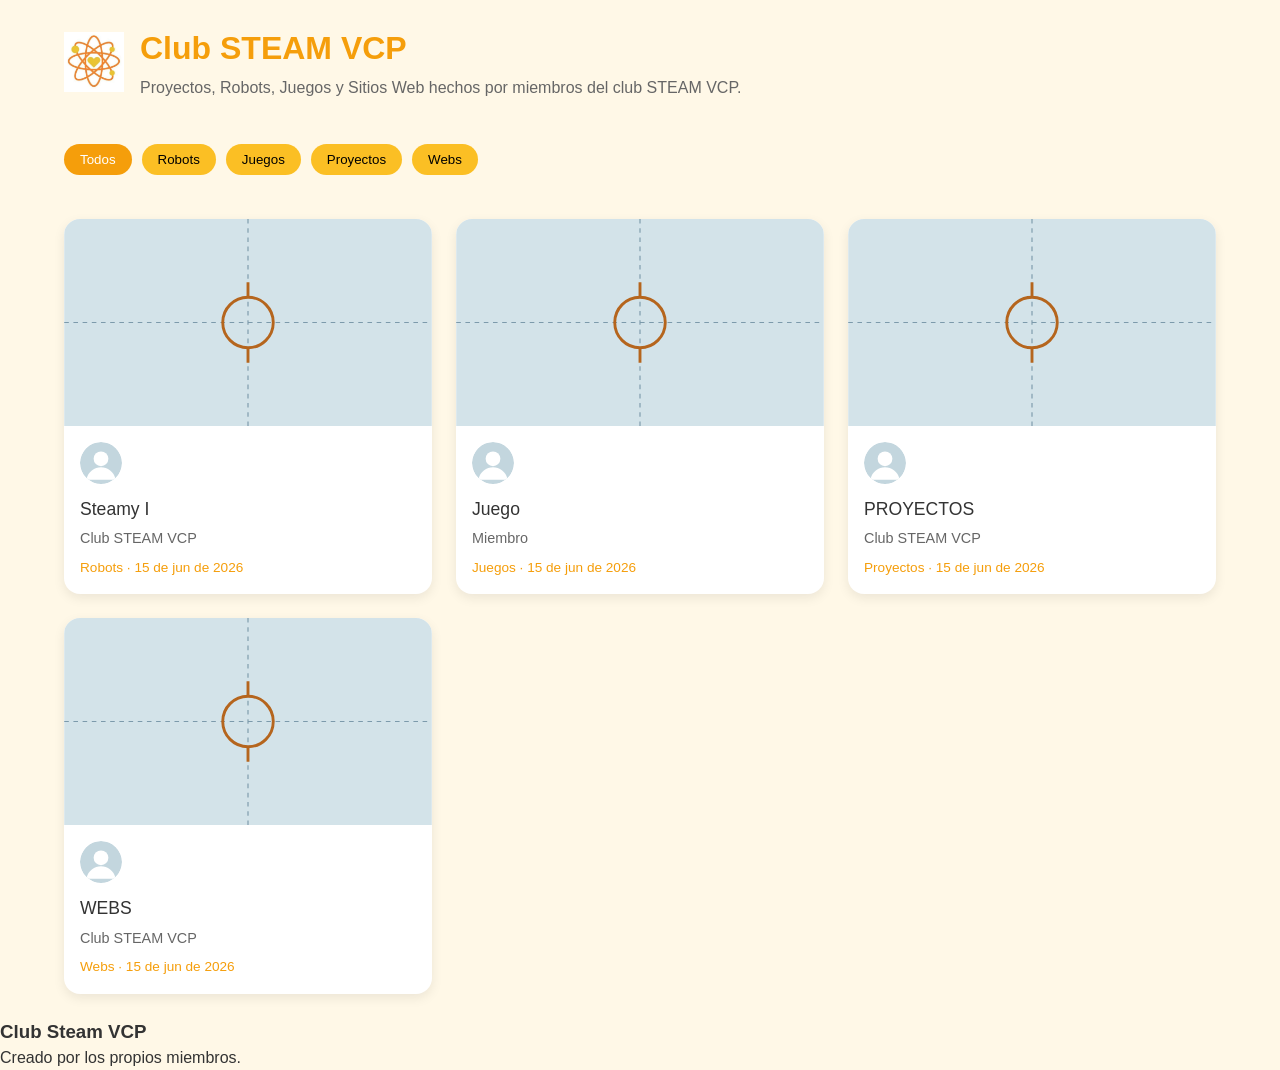
==== index.html @ 1df62dea "BASE LISTA" ====
<!DOCTYPE html>
<html lang="es">
<head>
    <meta charset="UTF-8">
    <meta name="viewport" content="width=device-width, initial-scale=1.0">
    <title>Club STEAM VCP - Proyectos</title>
    
    <meta name="description" content="Proyectos, Robots, Juegos y sitios web hechos por miembros del Club STEAM VCP.">
    <link rel="icon" type="image/jpeg" href="assets/base/logo.jpeg">

    <link rel="stylesheet" href="style.css">
</head>
<body>
    <header class="site-header">
        <div class="header-row">
            <img src="assets/base/logo.jpeg" alt="logo club" class="logo">
            <div class="header-text">
                <h1>Club STEAM VCP</h1>
                <p class="subtitle">Proyectos, Robots, Juegos y Sitios Web hechos por miembros del club STEAM VCP.</p>
            </div>
        </div>
        <div class="trace-line" aria-hidden="true">
            <span class="via"></span><span class="via"></span><span class="via"></span><span class="via"></span><span class="via"></span>
        </div>
    </header>

    <nav class="filters" id="filters" aria-label="Filtrar por categoría">
        <!--Botones de las categorías encontradas-->
    </nav>

    <main>
        <section id="feed" class="feed" aria-live="polite">
            <!--Tarjetas de los proyectos-->
        </section>

        <p id="empty-state" class="empty-state" hidden>
            Todavía no hay proyectos en esta categoría <br>
        </p>

        <p id="load-error" class="empty-state" hidden>
            No se pudo cargar el listado de proyectos <br>
        </p>
    </main>

    <footer>
        <h3>Club Steam VCP</h3>
        <p>Creado por los propios <a href="miembros/index.html">miembros</a>.</p>
    </footer>
    
    <script src="script.js" defer></script>
</body>
</html>
---- style.css ----
:root{
  --primary: #f59e0b;
  --secondary: #fbbf24;
  --background: #fff8e7;
  --surface: #ffffff;
  --text: #333;
  --text-light: #666;
  --border: #f3d38b;

  --radius: 16px;
  --shadow: 0 4px 12px rgba(0,0,0,.08);

  --max-width: 1200px;

  --font: "Inter", sans-serif;
}

*{
  margin:0;
  padding:0;
  box-sizing:border-box;
}

html{
  scroll-behavior:smooth;
}

body{
  font-family:var(--font);
  background:var(--background);
  color:var(--text);
  line-height:1.5;
}

img{
  max-width:100%;
  display:block;
}

a{
  color:inherit;
  text-decoration:none;
}

/*layout*/

.site-header,
main,
.site-footer{
  max-width:var(--max-width);
  margin:auto;
  padding:24px;
}

/*header*/

.header-row{
  display:flex;
  align-items:center;
  gap:16px;
}

.logo{
  width:60px;
}

.header-text h1{
  font-size:2rem;
  color:var(--primary);
}

.subtitle{
  color:var(--text-light);
  margin-top:4px;
}

/*filtros*/

.filters{
  display:flex;
  flex-wrap:wrap;
  gap:10px;
  margin:20px auto;
  max-width:var(--max-width);
  padding:0 24px;
}

.pin{
  padding:8px 16px;
  border:none;
  border-radius:999px;
  background:var(--secondary);
  cursor:pointer;
  transition:.2s;
}

.pin:hover{
  background:var(--primary);
  color:white;
}

.pin[aria-pressed="true"]{
  background:var(--primary);
  color:white;
}

/*feed y tarjetas*/

.feed{
  display:grid;
  grid-template-columns:repeat(auto-fit,minmax(280px,1fr));
  gap:24px;
}

.card{
  background:var(--surface);
  border-radius:var(--radius);
  overflow:hidden;
  box-shadow:var(--shadow);
  transition:.2s;
}

.card:hover{
  transform:translateY(-4px);
}

.thumb-wrap{
  aspect-ratio:16/9;
  overflow:hidden;
}

.thumb-wrap img{
  width:100%;
  height:100%;
  object-fit:cover;
}

.card-body{
  padding:16px;
}

.avatar{
  width:42px;
  height:42px;
  border-radius:50%;
  margin-bottom:12px;
}

.card-title{
  font-size:1.1rem;
  margin-bottom:6px;
}

.card-author{
  color:var(--text-light);
  font-size:.9rem;
}

.card-tags{
  margin-top:8px;
  color:var(--primary);
  font-size:.85rem;
}

/*vacio*/

.empty-state{
  text-align:center;
  padding:60px 20px;
  border-radius:var(--radius);
  background:white;
  box-shadow:var(--shadow);
}

/*Footer*/

.site-footer{
  margin-top:40px;
  color:var(--text-light);
}

.site-footer h3{
  color:var(--primary);
  margin-bottom:8px;
}


/*RESPONSIVE*/

@media(max-width:600px){

.header-row{
    flex-direction:column;
    text-align:center;
}

.filters{
    justify-content:center;
}

}
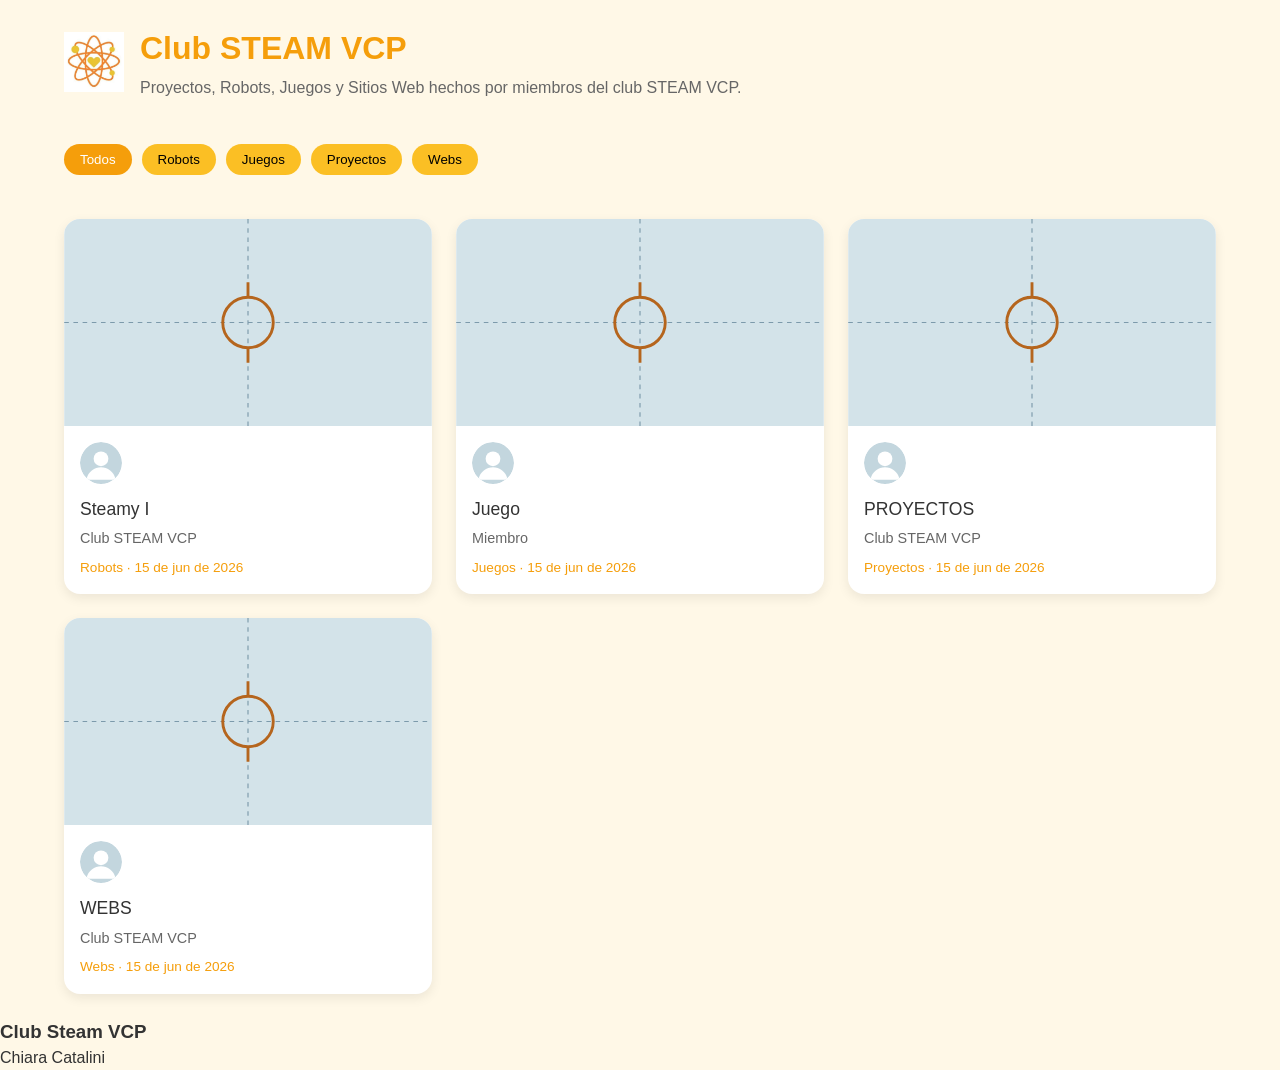
==== commit ae58fea4: "Update index.html" ====
--- a/index.html
+++ b/index.html
@@ -44,9 +44,9 @@
 
     <footer>
         <h3>Club Steam VCP</h3>
-        <p>Creado por los propios <a href="miembros/index.html">miembros</a>.</p>
+        <a href="https://kiki2010.github.io/">Chiara Catalini</a>
     </footer>
-    
+
     <script src="script.js" defer></script>
 </body>
 </html>
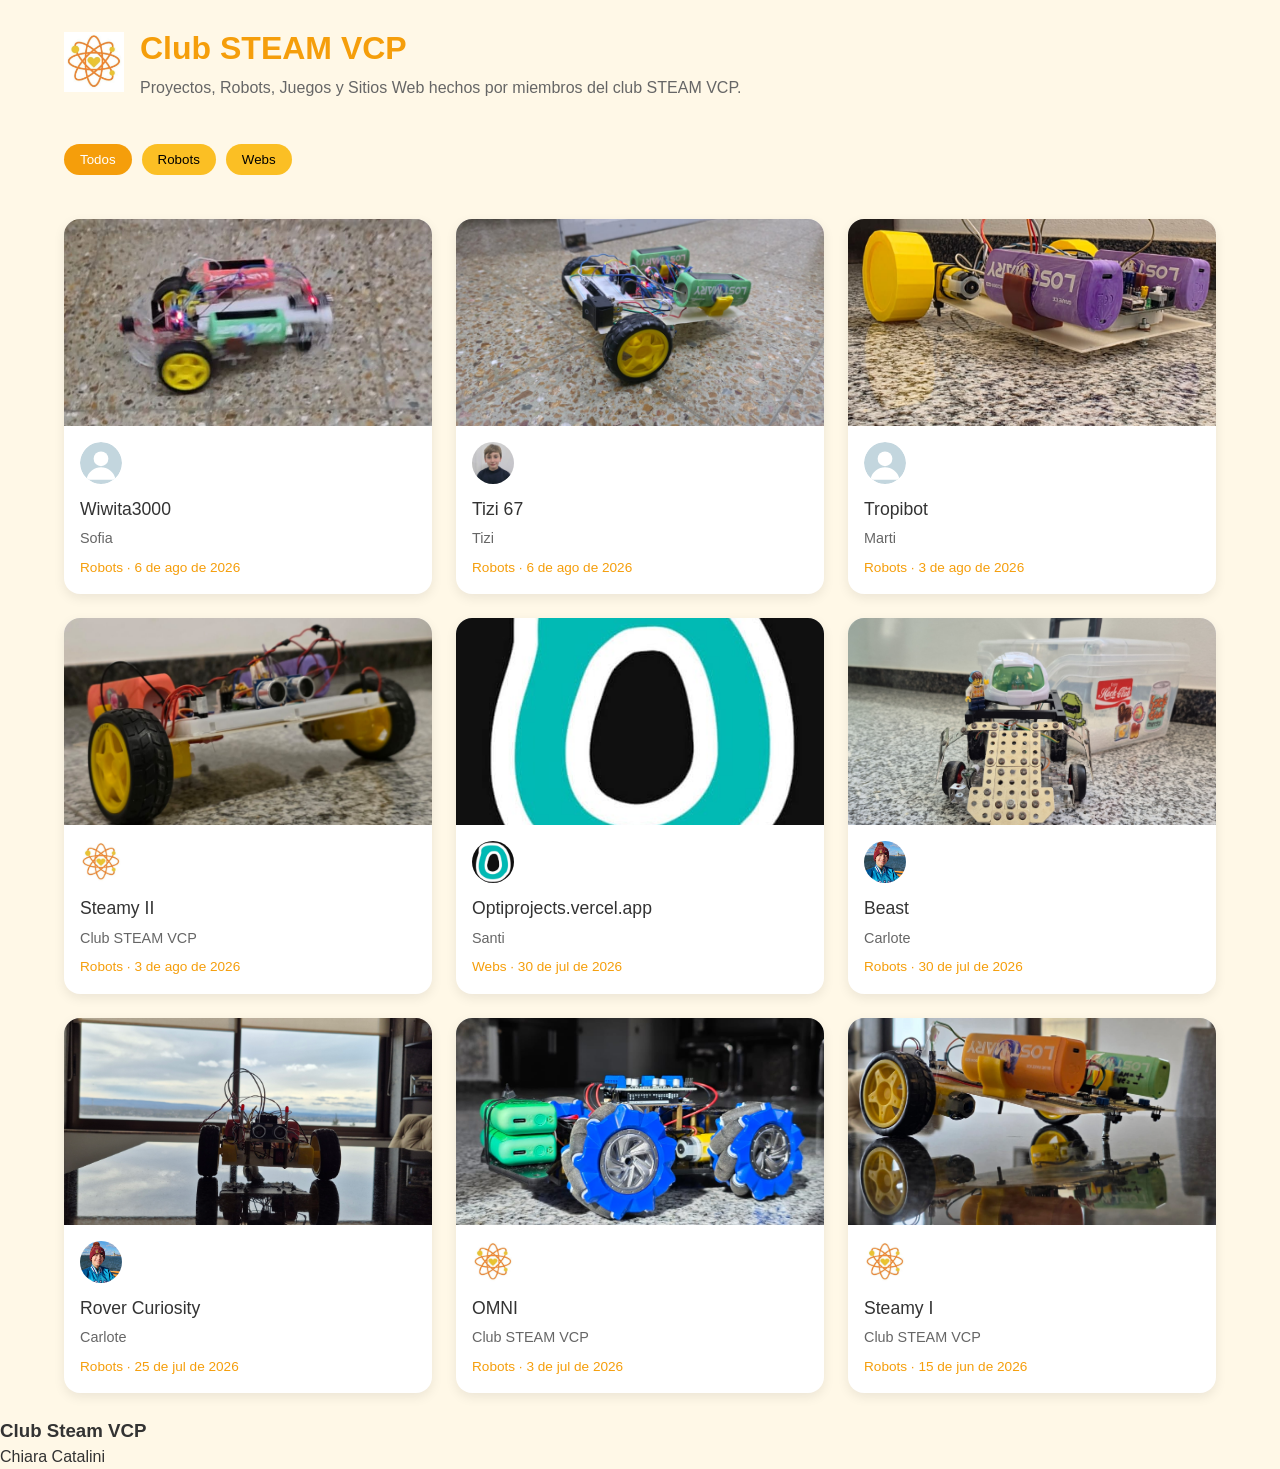
==== commit 67603a60: "Update index.html" ====
--- a/index.html
+++ b/index.html
@@ -49,4 +49,6 @@
 
     <script src="script.js" defer></script>
 </body>
-</html>+</html>
+
+<!--Comentarios-->
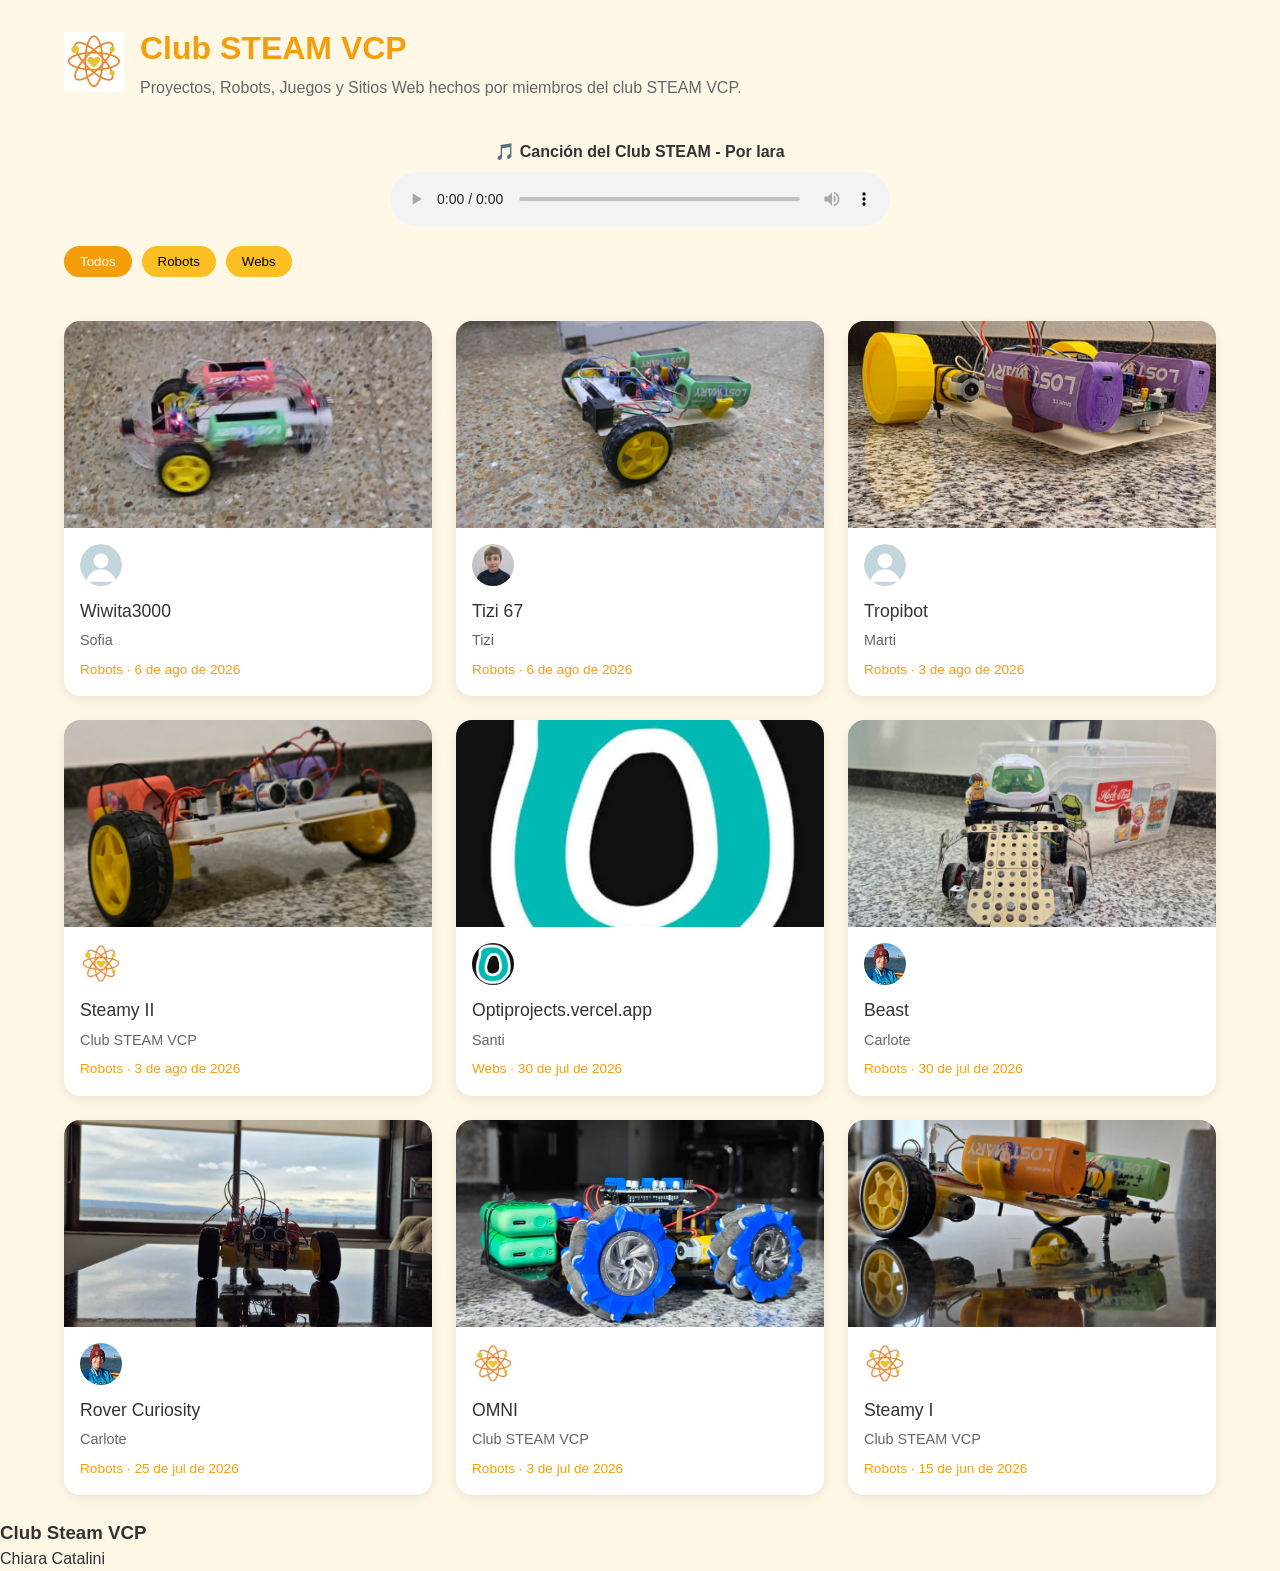
==== commit 6b48774f: "listo" ====
--- a/index.html
+++ b/index.html
@@ -23,6 +23,11 @@
             <span class="via"></span><span class="via"></span><span class="via"></span><span class="via"></span><span class="via"></span>
         </div>
     </header>
+
+    <div class="player-container">
+        <p class="song-title">🎵 Canción del Club STEAM - Por Iara</p>
+        <audio controls src="cancionclub.mp3"></audio>
+    </div>
 
     <nav class="filters" id="filters" aria-label="Filtrar por categoría">
         <!--Botones de las categorías encontradas-->
--- a/style.css
+++ b/style.css
@@ -198,4 +198,22 @@
     justify-content:center;
 }
 
+}
+
+.player-container {
+    display: flex;
+    flex-direction: column;
+    align-items: center;
+    margin: 1rem 0;
+}
+
+.song-title {
+    font-weight: 600;
+    margin-bottom: 0.5rem;
+    color: #333; /* ajustalo a tu paleta */
+}
+
+.player-container audio {
+    width: 100%;
+    max-width: 500px;
 }
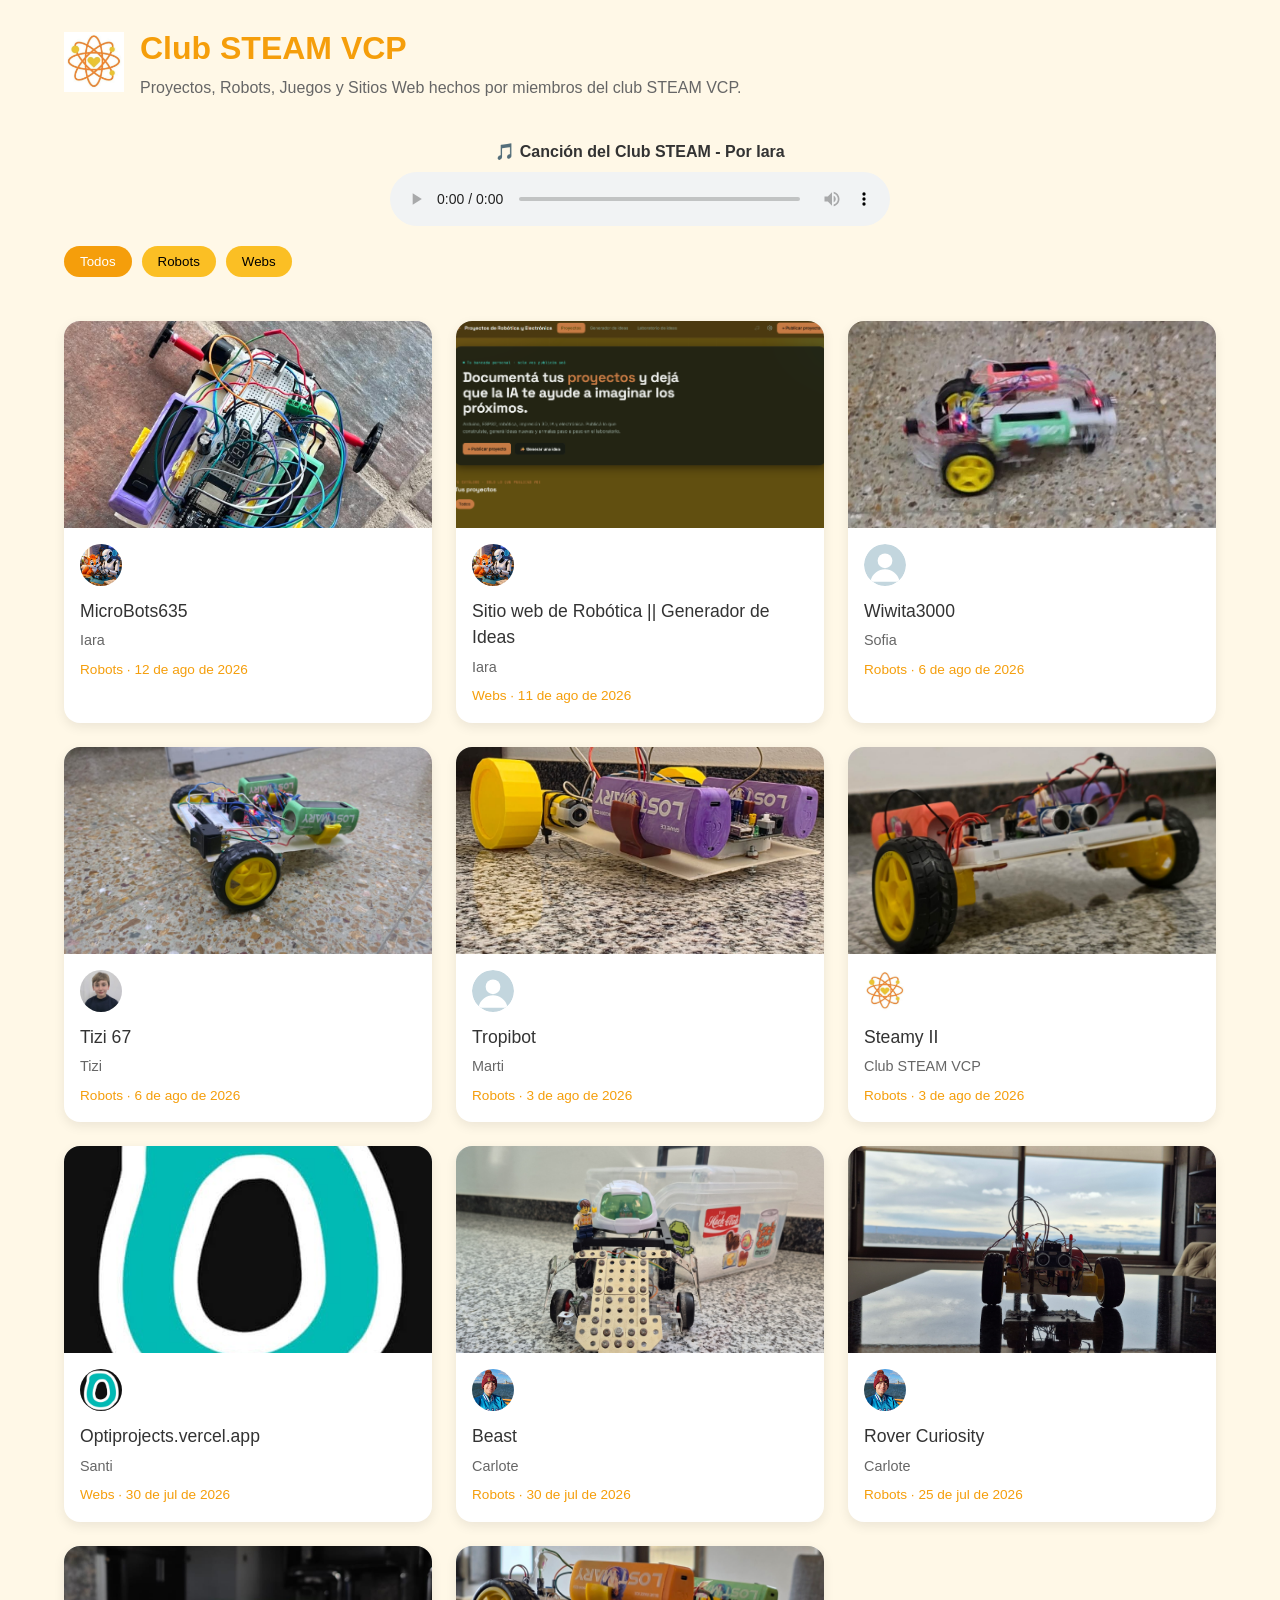
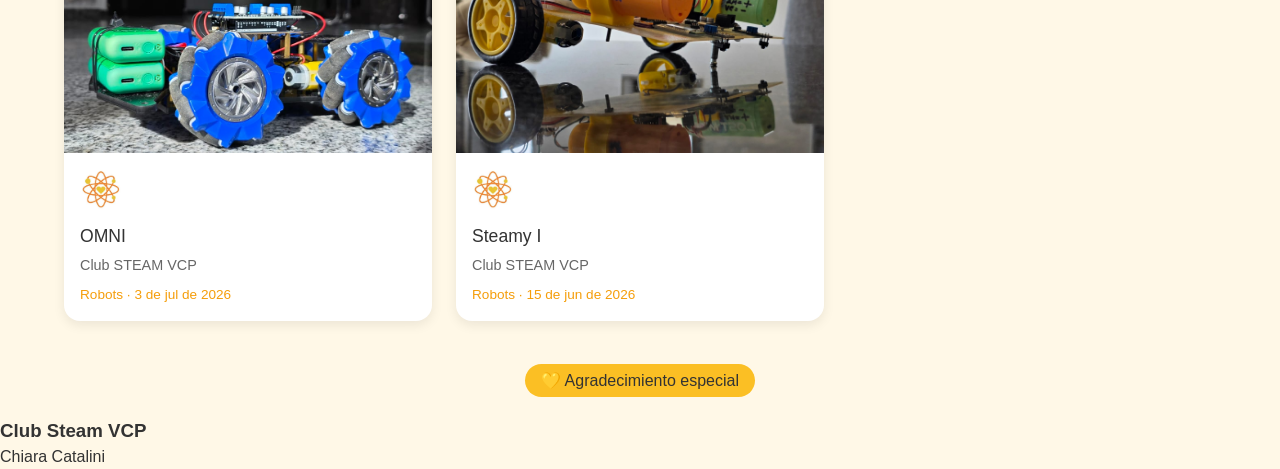
==== commit 18c0e0c3: "listo" ====
--- a/index.html
+++ b/index.html
@@ -47,6 +47,10 @@
         </p>
     </main>
 
+    <section class="thanks-section">
+        <a href="easter/gracias-carlo (3).html" class="pin">💛 Agradecimiento especial</a>
+    </section>
+
     <footer>
         <h3>Club Steam VCP</h3>
         <a href="https://kiki2010.github.io/">Chiara Catalini</a>
--- a/style.css
+++ b/style.css
@@ -216,4 +216,11 @@
 .player-container audio {
     width: 100%;
     max-width: 500px;
+}
+
+.thanks-section{
+  max-width:var(--max-width);
+  margin:24px auto;
+  padding:0 24px;
+  text-align:center;
 }
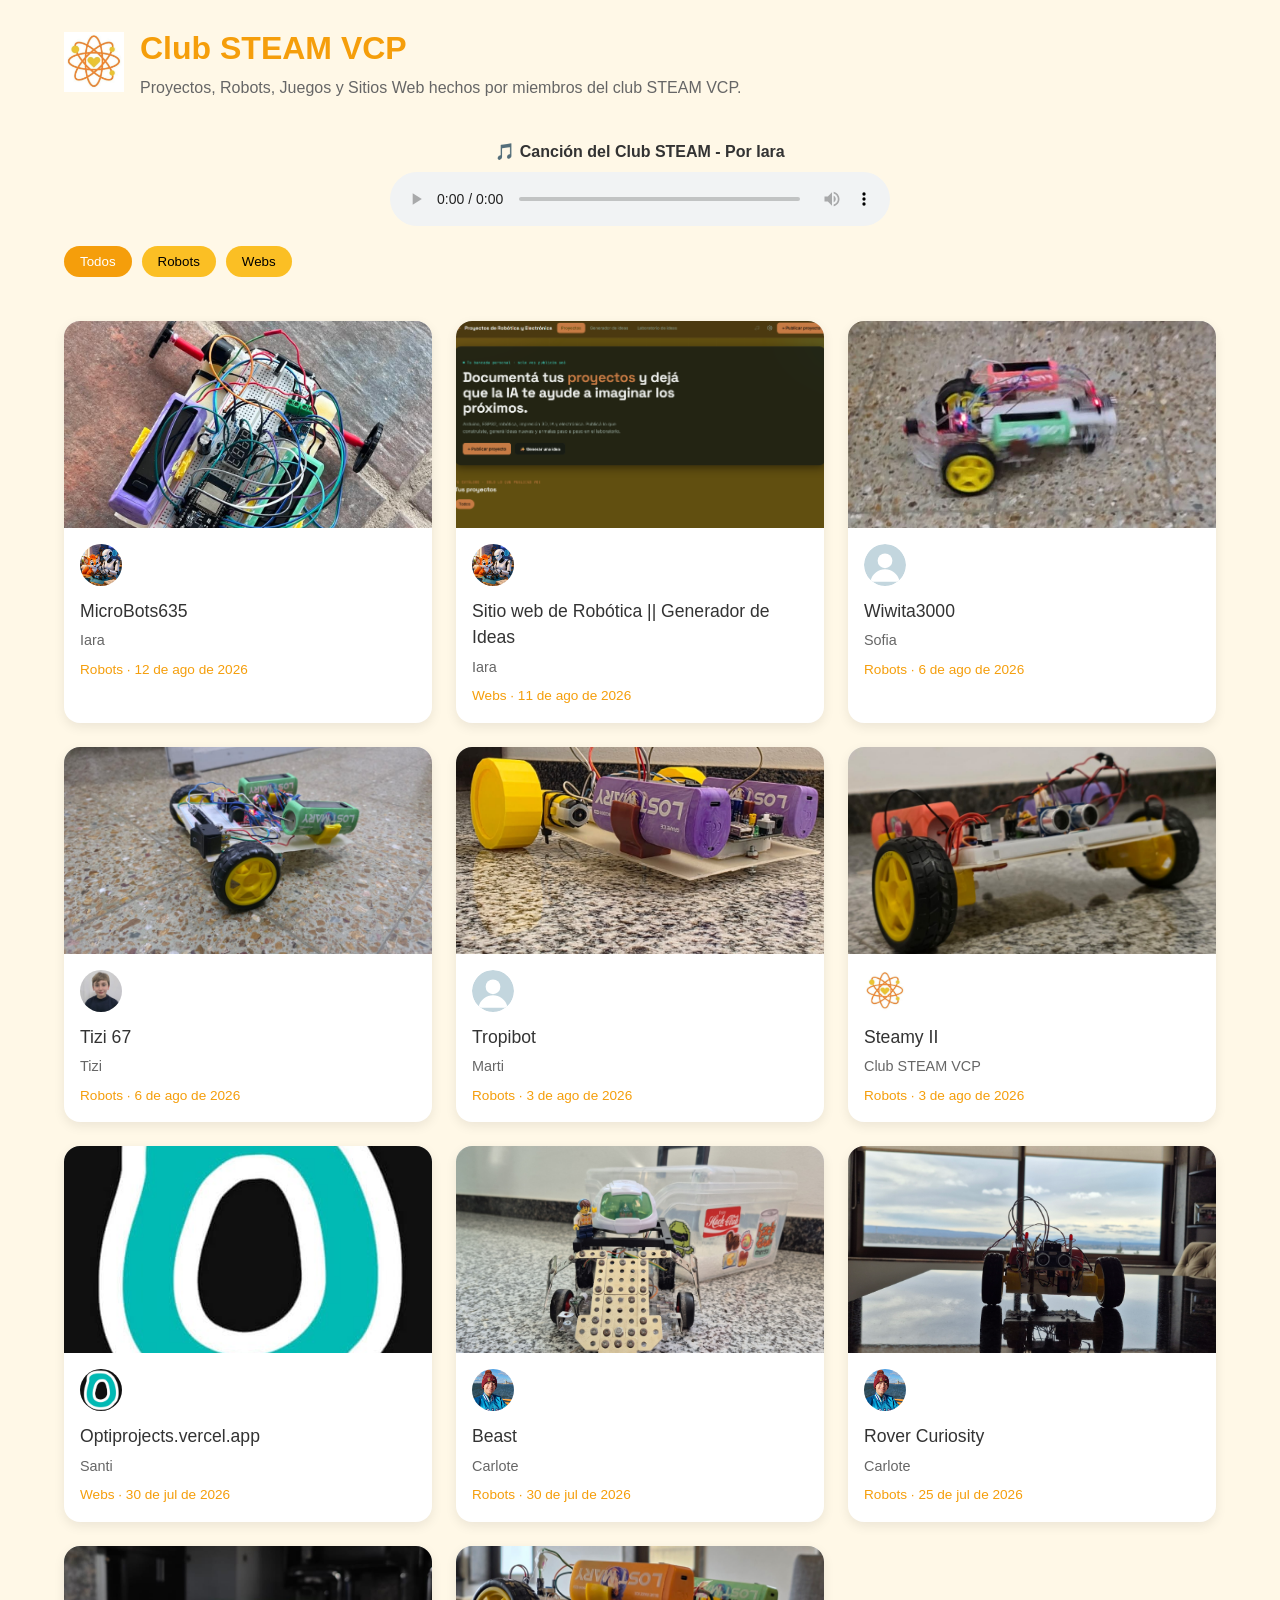
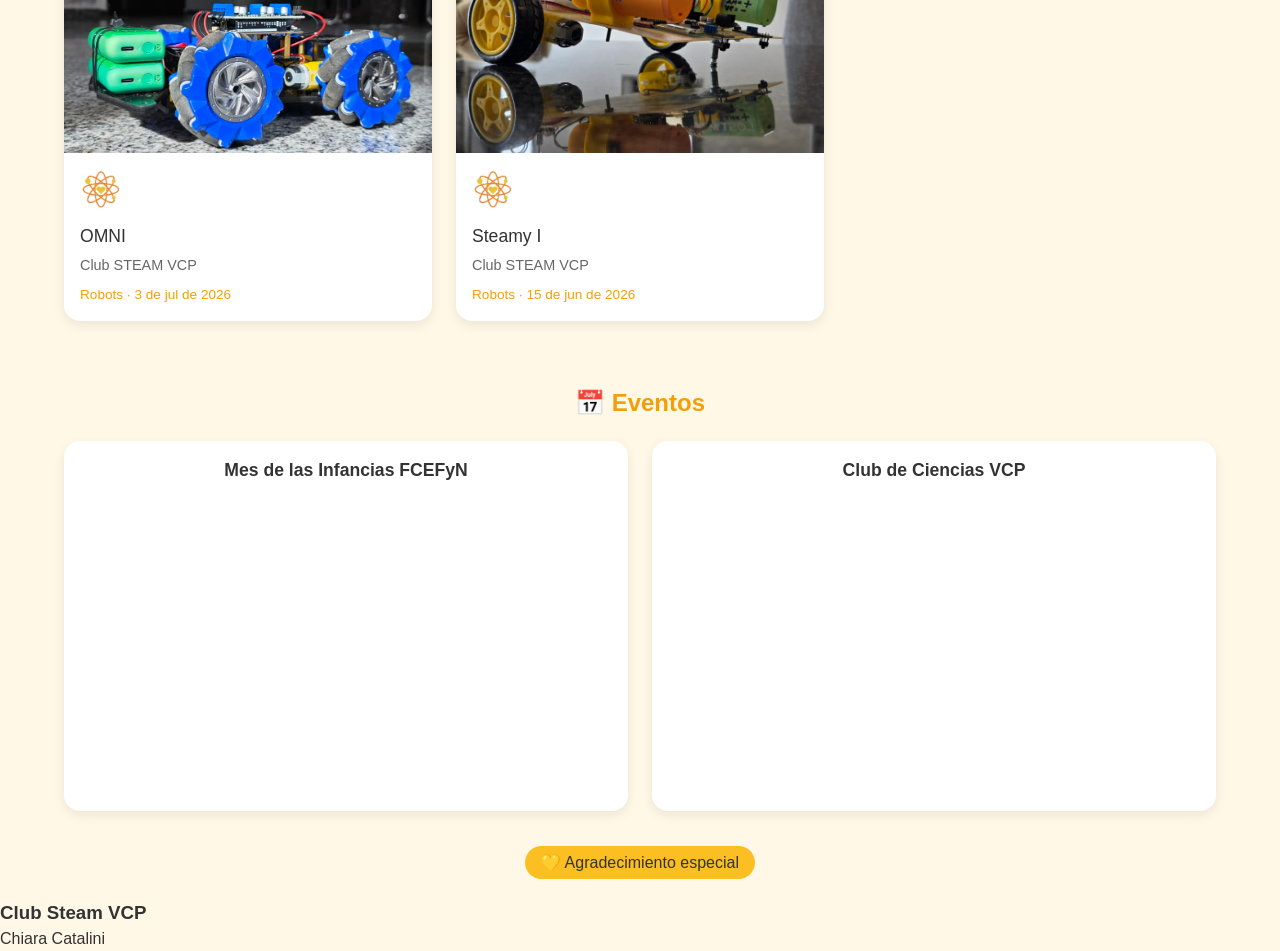
==== commit 51942857: "listo" ====
--- a/index.html
+++ b/index.html
@@ -47,6 +47,35 @@
         </p>
     </main>
 
+    <section id="eventos" class="events-section">
+        <h2 class="section-title">📅 Eventos</h2>
+        <div class="events-grid">
+            <div class="event-card">
+                <h3>Mes de las Infancias FCEFyN</h3>
+                <div class="video-wrap">
+                    <iframe 
+                        src="https://www.youtube.com/embed/videoseries?list=PLRdbwTyZDYyg" 
+                        title="Mes de las Infancias FCEFyN || Club Steam"
+                        loading="lazy"
+                        allowfullscreen>
+                    </iframe>
+                </div>
+            </div>
+
+            <div class="event-card">
+                <h3>Club de Ciencias VCP</h3>
+                <div class="video-wrap">
+                    <iframe 
+                        src="https://www.youtube.com/embed/videoseries?list=PL7ie2Y_RCl3XjujDNV5MitZcSIShEQvcp" 
+                        title="Club de Ciencias VCP"
+                        loading="lazy"
+                        allowfullscreen>
+                    </iframe>
+                </div>
+            </div>
+        </div>
+    </section>
+
     <section class="thanks-section">
         <a href="easter/gracias-carlo (3).html" class="pin">💛 Agradecimiento especial</a>
     </section>
--- a/style.css
+++ b/style.css
@@ -223,4 +223,58 @@
   margin:24px auto;
   padding:0 24px;
   text-align:center;
+}
+
+/*eventos*/
+
+.events-section{
+  max-width:var(--max-width);
+  margin:40px auto;
+  padding:0 24px;
+}
+
+.section-title{
+  font-size:1.5rem;
+  color:var(--primary);
+  margin-bottom:20px;
+  text-align:center;
+}
+
+.events-grid{
+  display:grid;
+  grid-template-columns:repeat(auto-fit,minmax(320px,1fr));
+  gap:24px;
+}
+
+.event-card{
+  background:var(--surface);
+  border-radius:var(--radius);
+  overflow:hidden;
+  box-shadow:var(--shadow);
+  padding:16px;
+  transition:.2s;
+}
+
+.event-card:hover{
+  transform:translateY(-4px);
+}
+
+.event-card h3{
+  font-size:1.1rem;
+  margin-bottom:12px;
+  color:var(--text);
+  text-align:center;
+}
+
+.video-wrap{
+  position:relative;
+  aspect-ratio:16/9;
+  border-radius:12px;
+  overflow:hidden;
+}
+
+.video-wrap iframe{
+  width:100%;
+  height:100%;
+  border:0;
 }
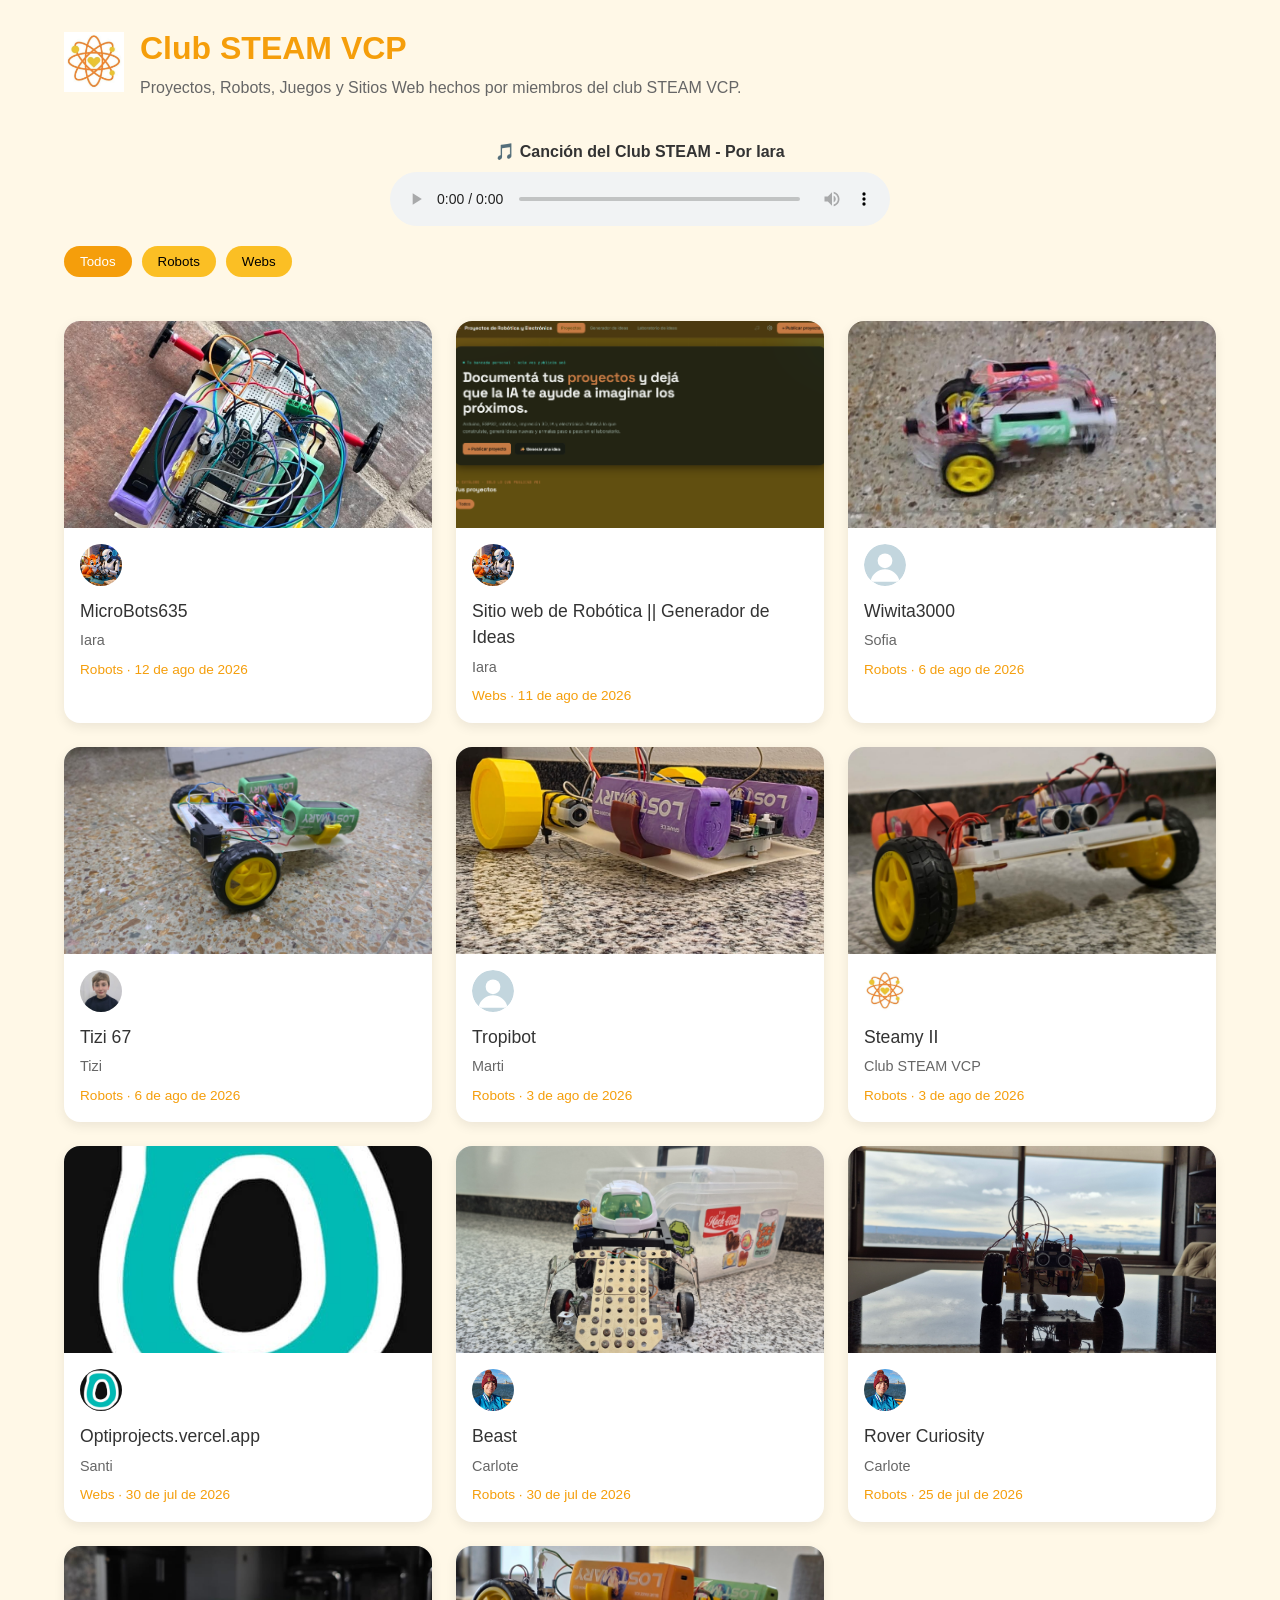
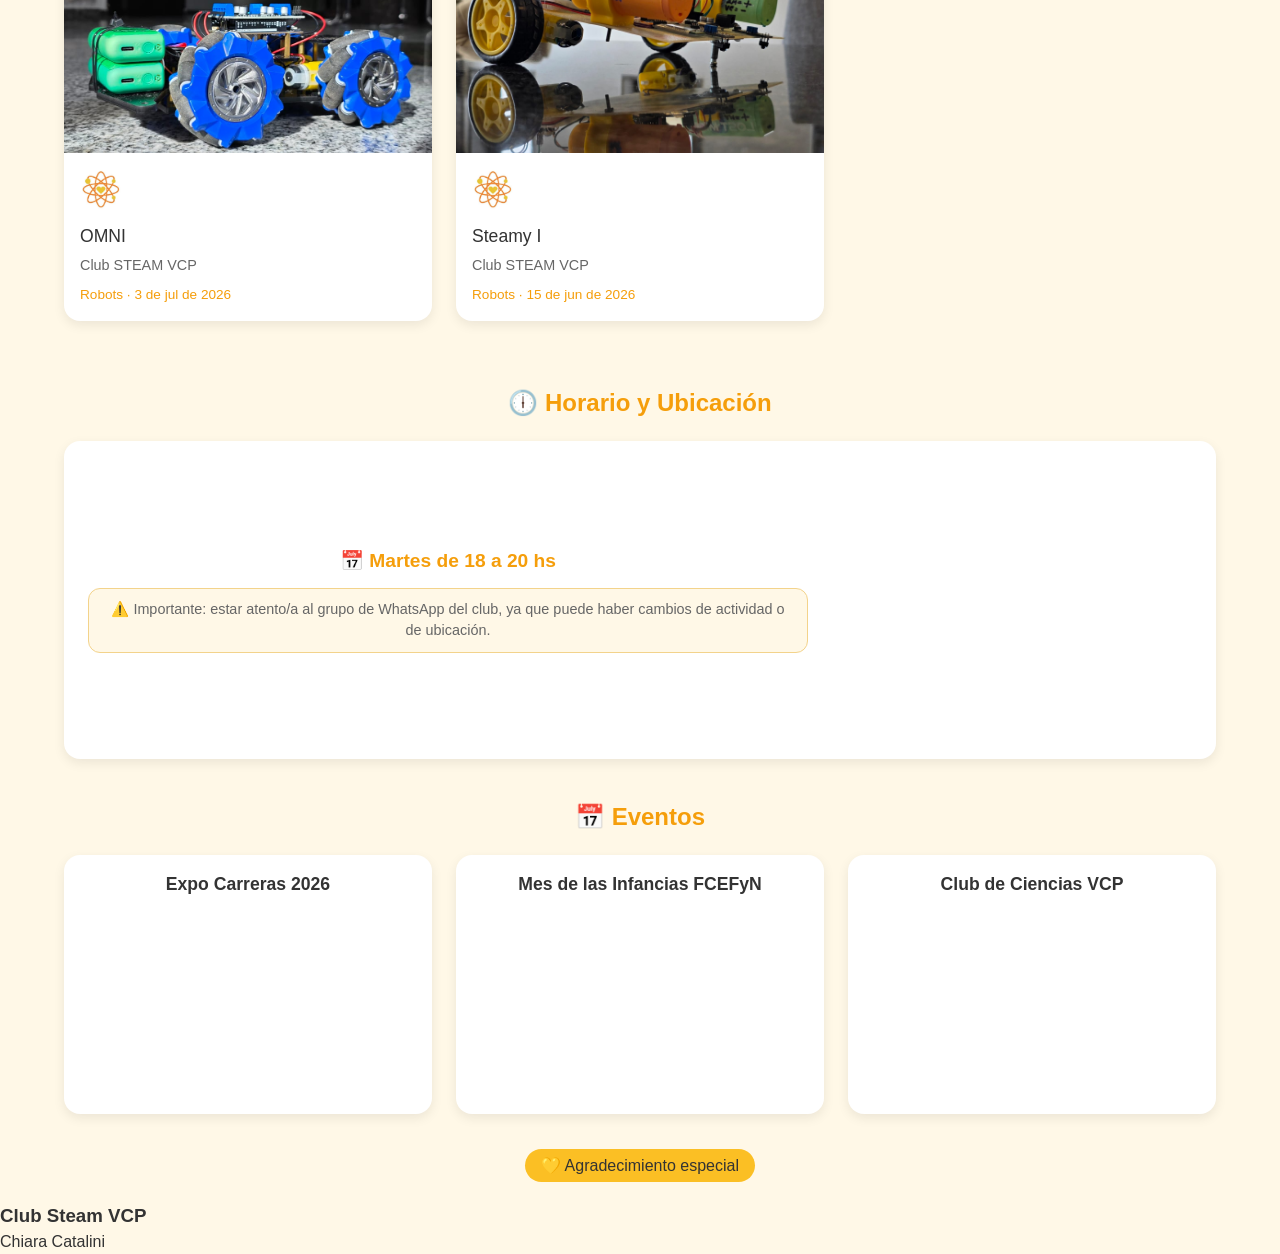
==== commit 36915590: "listo" ====
--- a/index.html
+++ b/index.html
@@ -47,9 +47,38 @@
         </p>
     </main>
 
+    <section id="horario" class="schedule-section">
+        <h2 class="section-title">🕕 Horario y Ubicación</h2>
+        <div class="schedule-card">
+            <div class="schedule-info">
+                <p class="schedule-day">📅 <strong>Martes de 18 a 20 hs</strong></p>
+                <p class="whatsapp-note">⚠️ Importante: estar atento/a al grupo de WhatsApp del club, ya que puede haber cambios de actividad o de ubicación.</p>
+            </div>
+            <div class="video-wrap map-wrap">
+                <iframe
+                    src="https://www.google.com/maps?q=-31.4203371,-64.4945909&output=embed"
+                    title="Ubicación del Club STEAM VCP"
+                    loading="lazy">
+                </iframe>
+            </div>
+        </div>
+    </section>
+
     <section id="eventos" class="events-section">
         <h2 class="section-title">📅 Eventos</h2>
         <div class="events-grid">
+            <div class="event-card">
+                <h3>Expo Carreras 2026</h3>
+                <div class="video-wrap">
+                    <iframe 
+                        src="https://www.youtube.com/embed/videoseries?list=PLBOLZHS5dX2Q" 
+                        title="Expo Carreras 2026"
+                        loading="lazy"
+                        allowfullscreen>
+                    </iframe>
+                </div>
+            </div>
+            
             <div class="event-card">
                 <h3>Mes de las Infancias FCEFyN</h3>
                 <div class="video-wrap">
--- a/style.css
+++ b/style.css
@@ -277,4 +277,64 @@
   width:100%;
   height:100%;
   border:0;
+}
+
+/*horario y ubicación*/
+
+.schedule-section{
+  max-width:var(--max-width);
+  margin:40px auto;
+  padding:0 24px;
+}
+
+.schedule-card{
+  background:var(--surface);
+  border-radius:var(--radius);
+  box-shadow:var(--shadow);
+  padding:24px;
+  display:flex;
+  flex-wrap:wrap;
+  align-items:center;
+  justify-content:center;
+  gap:24px;
+  transition:.2s;
+}
+
+.schedule-card:hover{
+  transform:translateY(-4px);
+}
+
+.schedule-info{
+  flex:1 1 240px;
+  text-align:center;
+}
+
+.schedule-day{
+  font-size:1.2rem;
+  color:var(--primary);
+  margin-bottom:12px;
+}
+
+.whatsapp-note{
+  font-size:.9rem;
+  color:var(--text-light);
+  background:var(--background);
+  border:1px solid var(--border);
+  border-radius:12px;
+  padding:10px 14px;
+}
+
+.map-wrap{
+  flex:1 1 280px;
+  max-width:360px;
+  aspect-ratio:4/3;
+  border-radius:12px;
+  overflow:hidden;
+  margin:0 auto;
+}
+
+.map-wrap iframe{
+  width:100%;
+  height:100%;
+  border:0;
 }
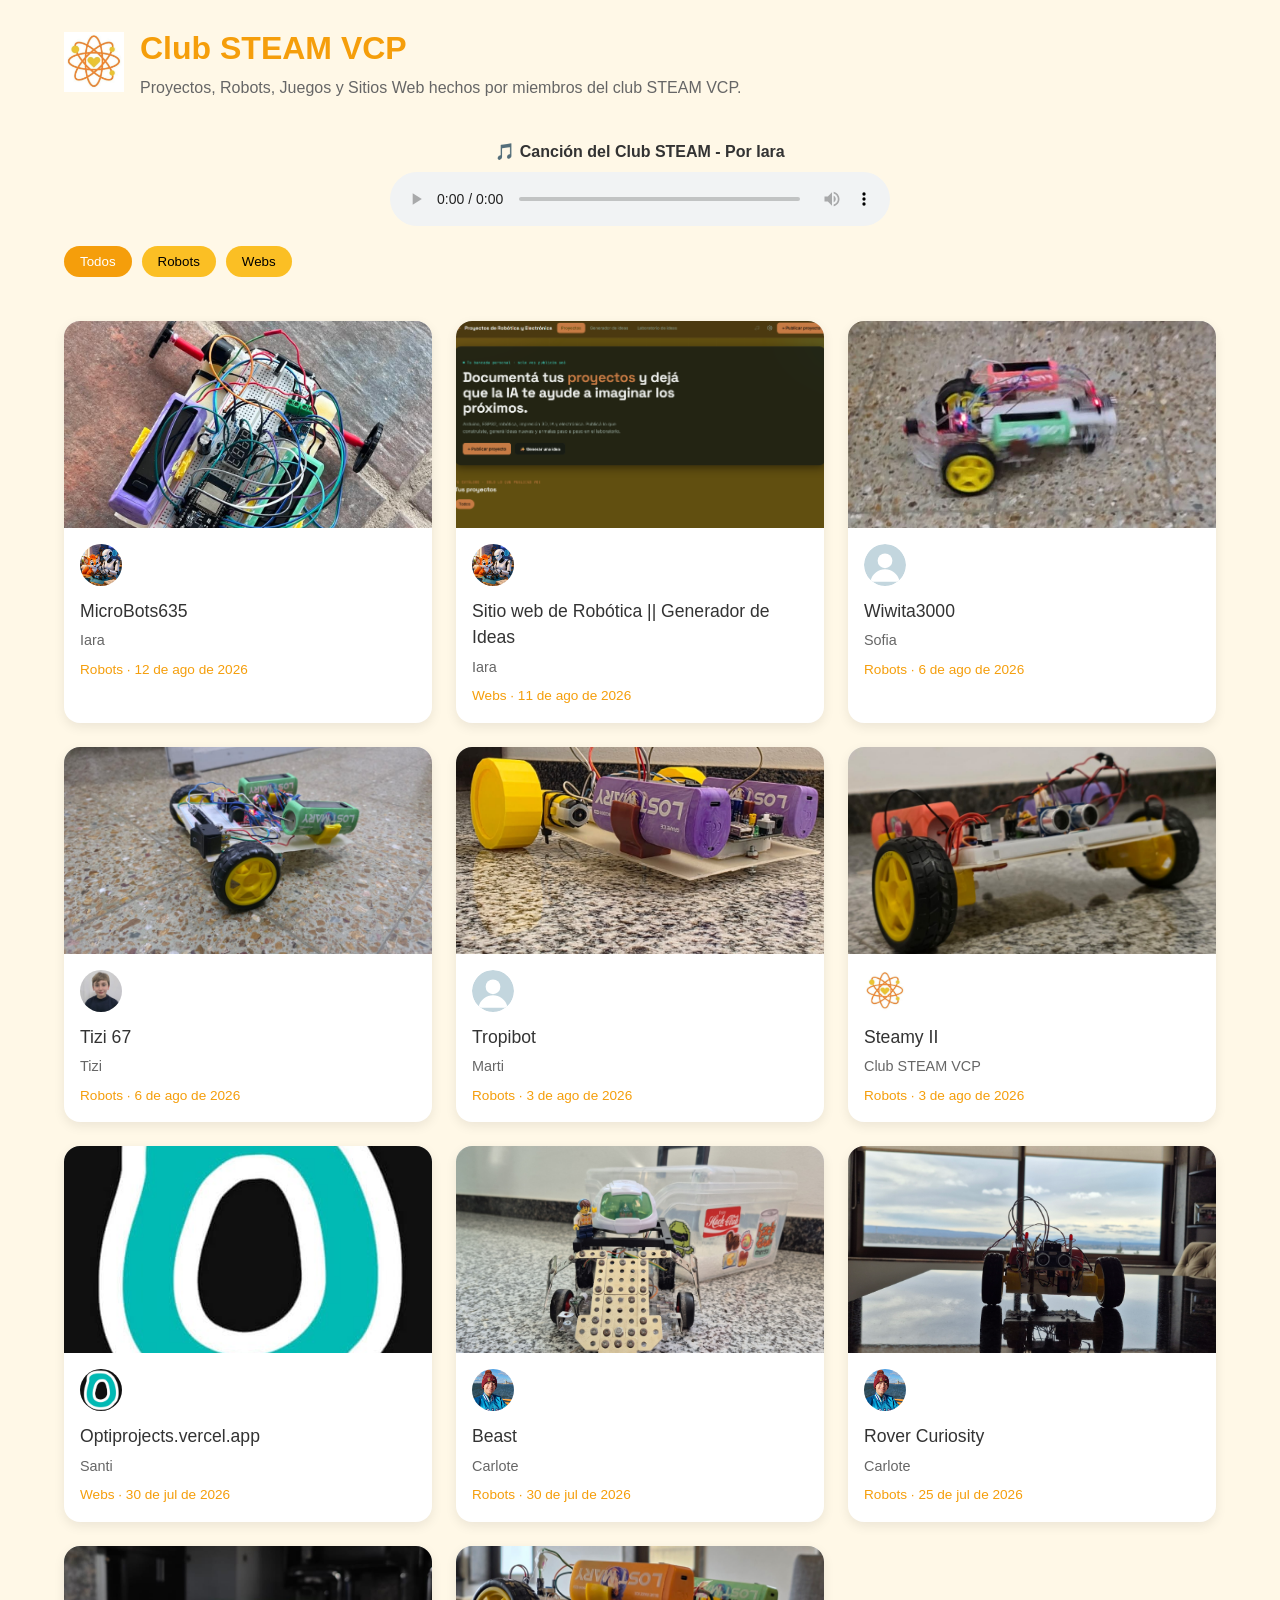
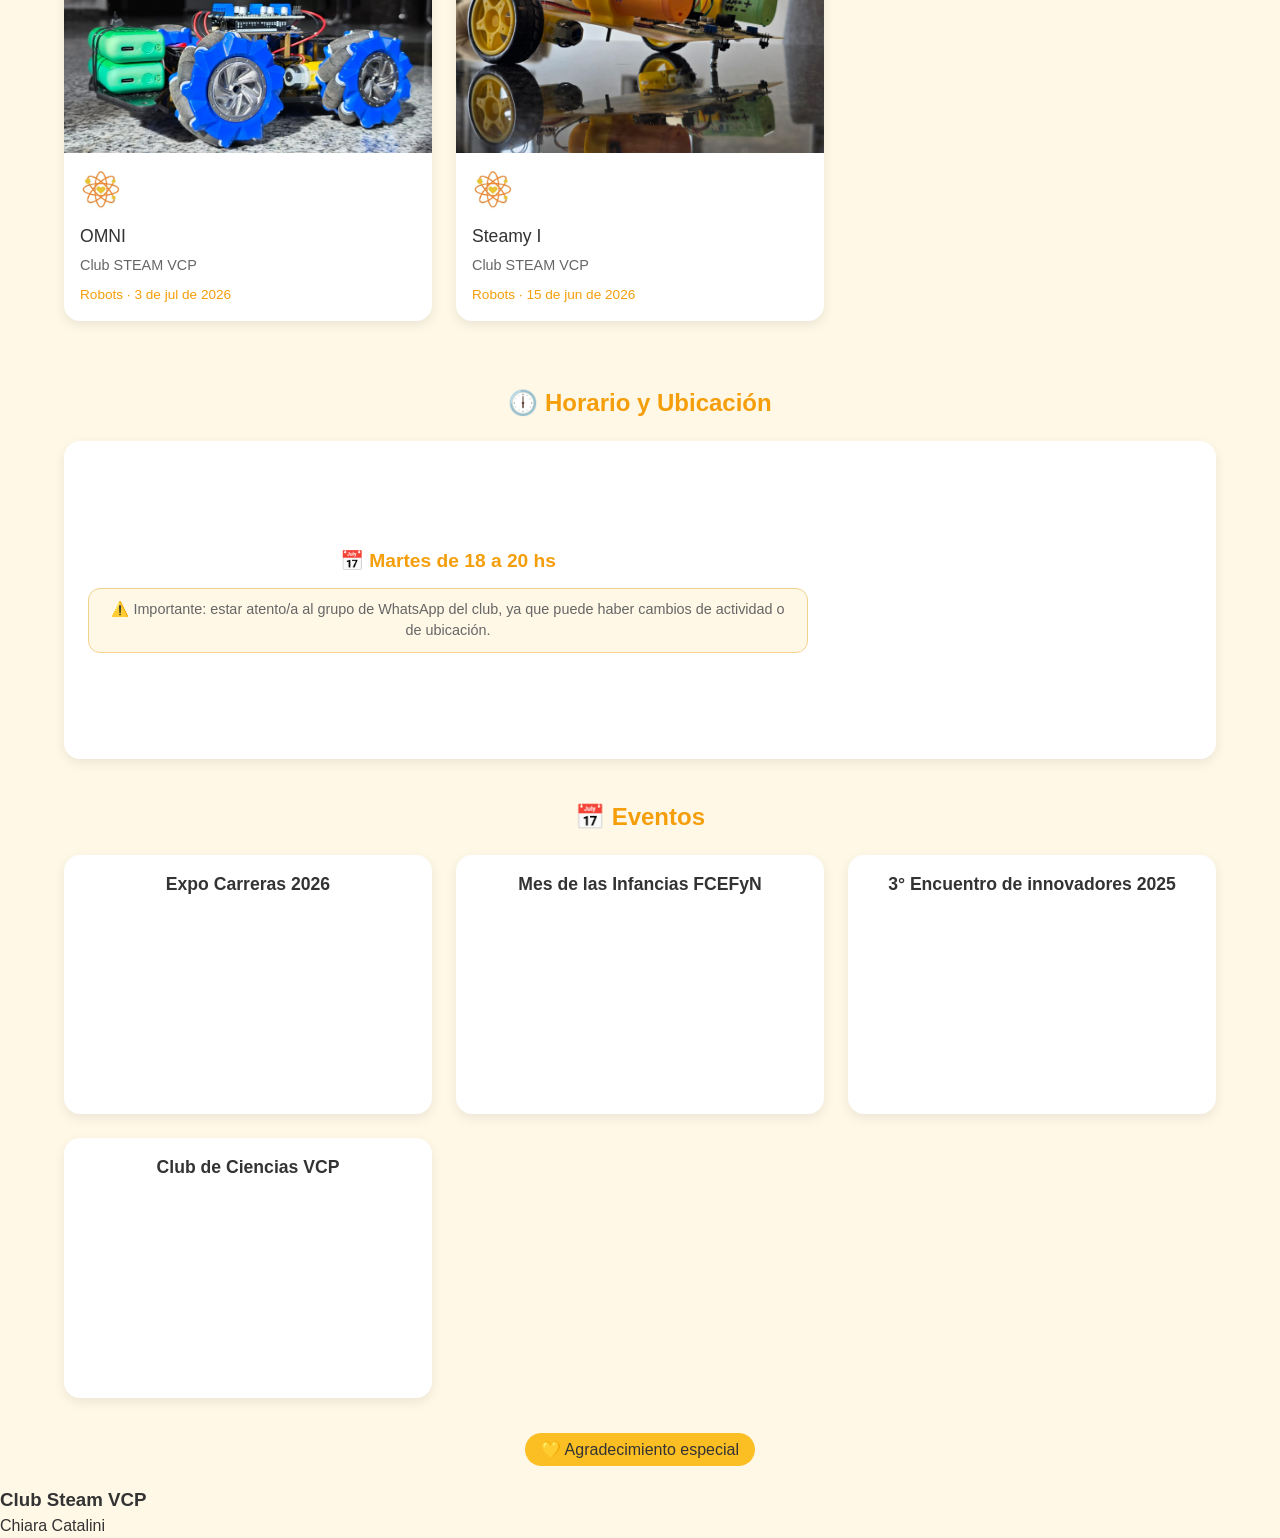
==== commit c6a7aaf2: "3encuentro" ====
--- a/index.html
+++ b/index.html
@@ -92,6 +92,18 @@
             </div>
 
             <div class="event-card">
+                <h3>3° Encuentro de innovadores 2025</h3>
+                <div class="video-wrap">
+                    <iframe 
+                        src="https://www.youtube.com/embed/videoseries?list=PLJBwj9HRkqQY" 
+                        title="3° Encuentro de innovadores 2025"
+                        loading="lazy"
+                        allowfullscreen>
+                    </iframe>
+                </div>
+            </div>
+
+            <div class="event-card">
                 <h3>Club de Ciencias VCP</h3>
                 <div class="video-wrap">
                     <iframe 
--- a/style.css
+++ b/style.css
@@ -324,7 +324,7 @@
   padding:10px 14px;
 }
 
-.map-wrap{
+.map-wrap{ 
   flex:1 1 280px;
   max-width:360px;
   aspect-ratio:4/3;
